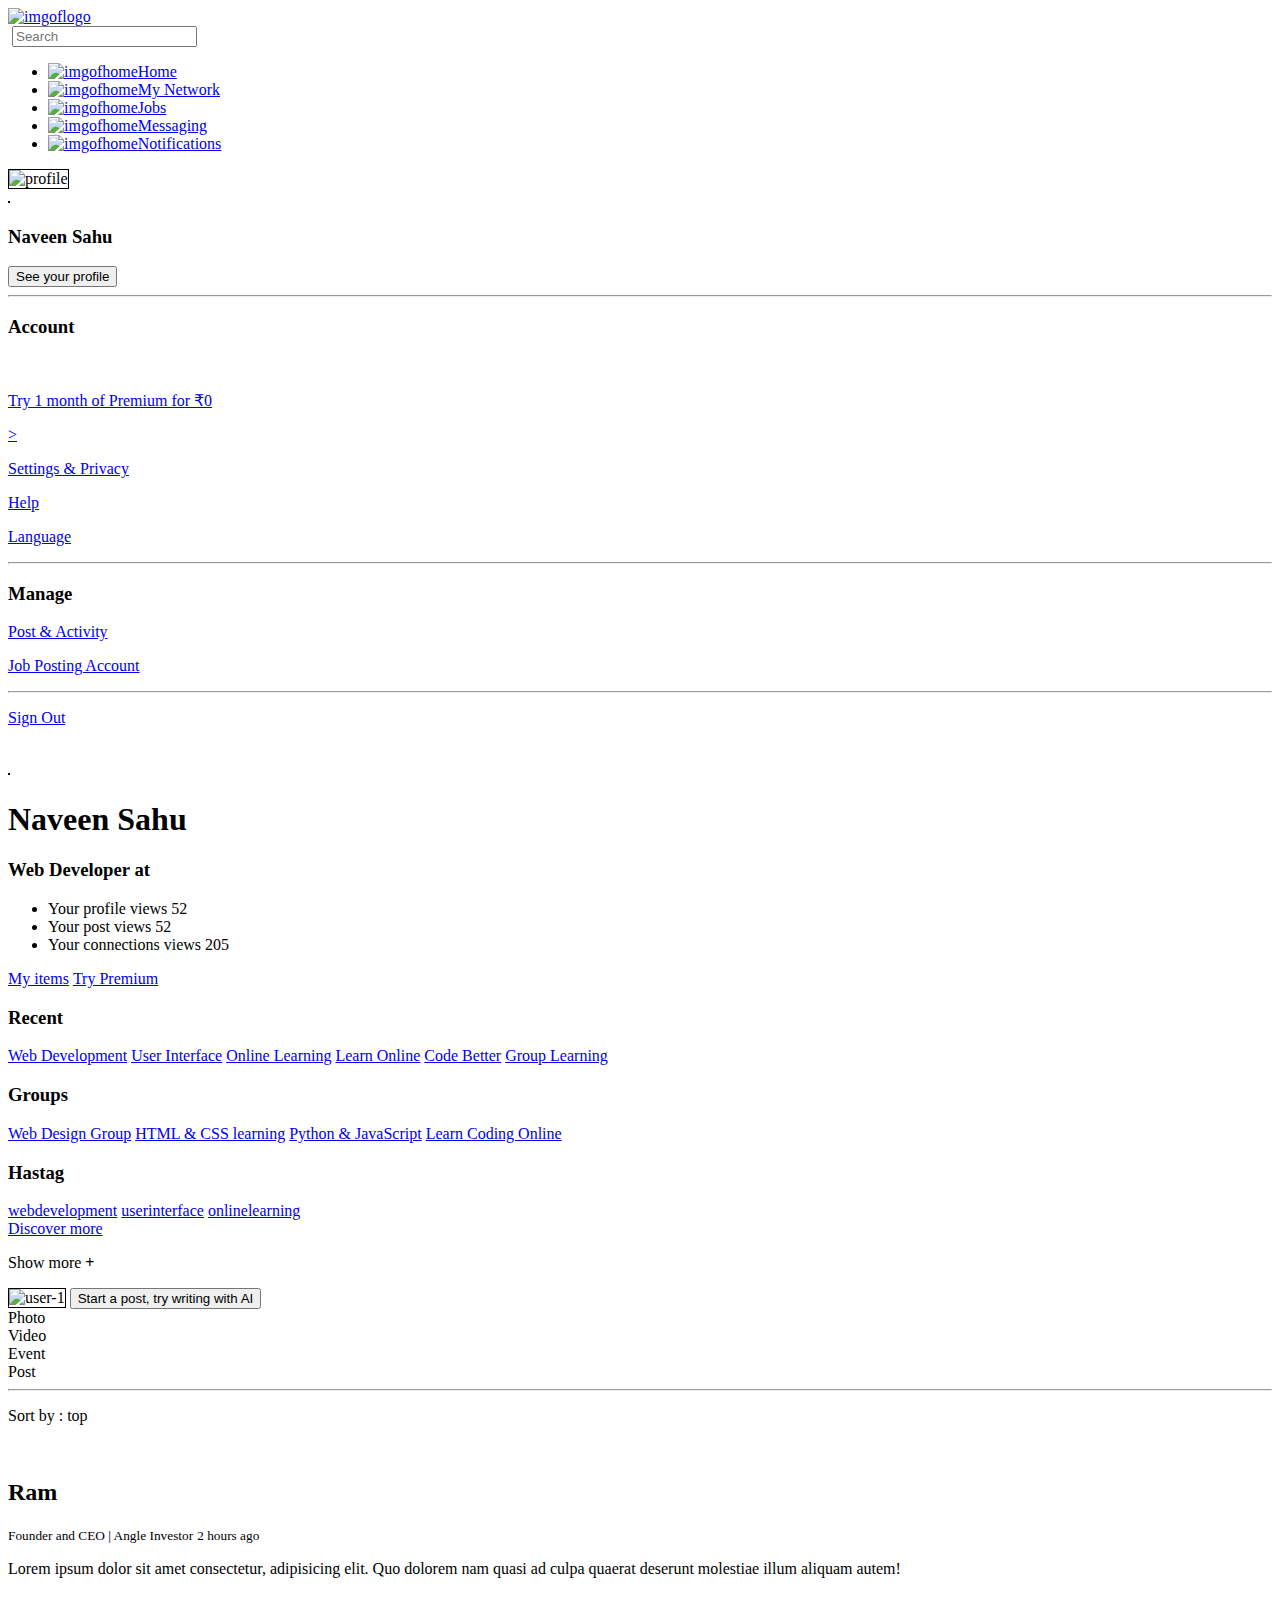
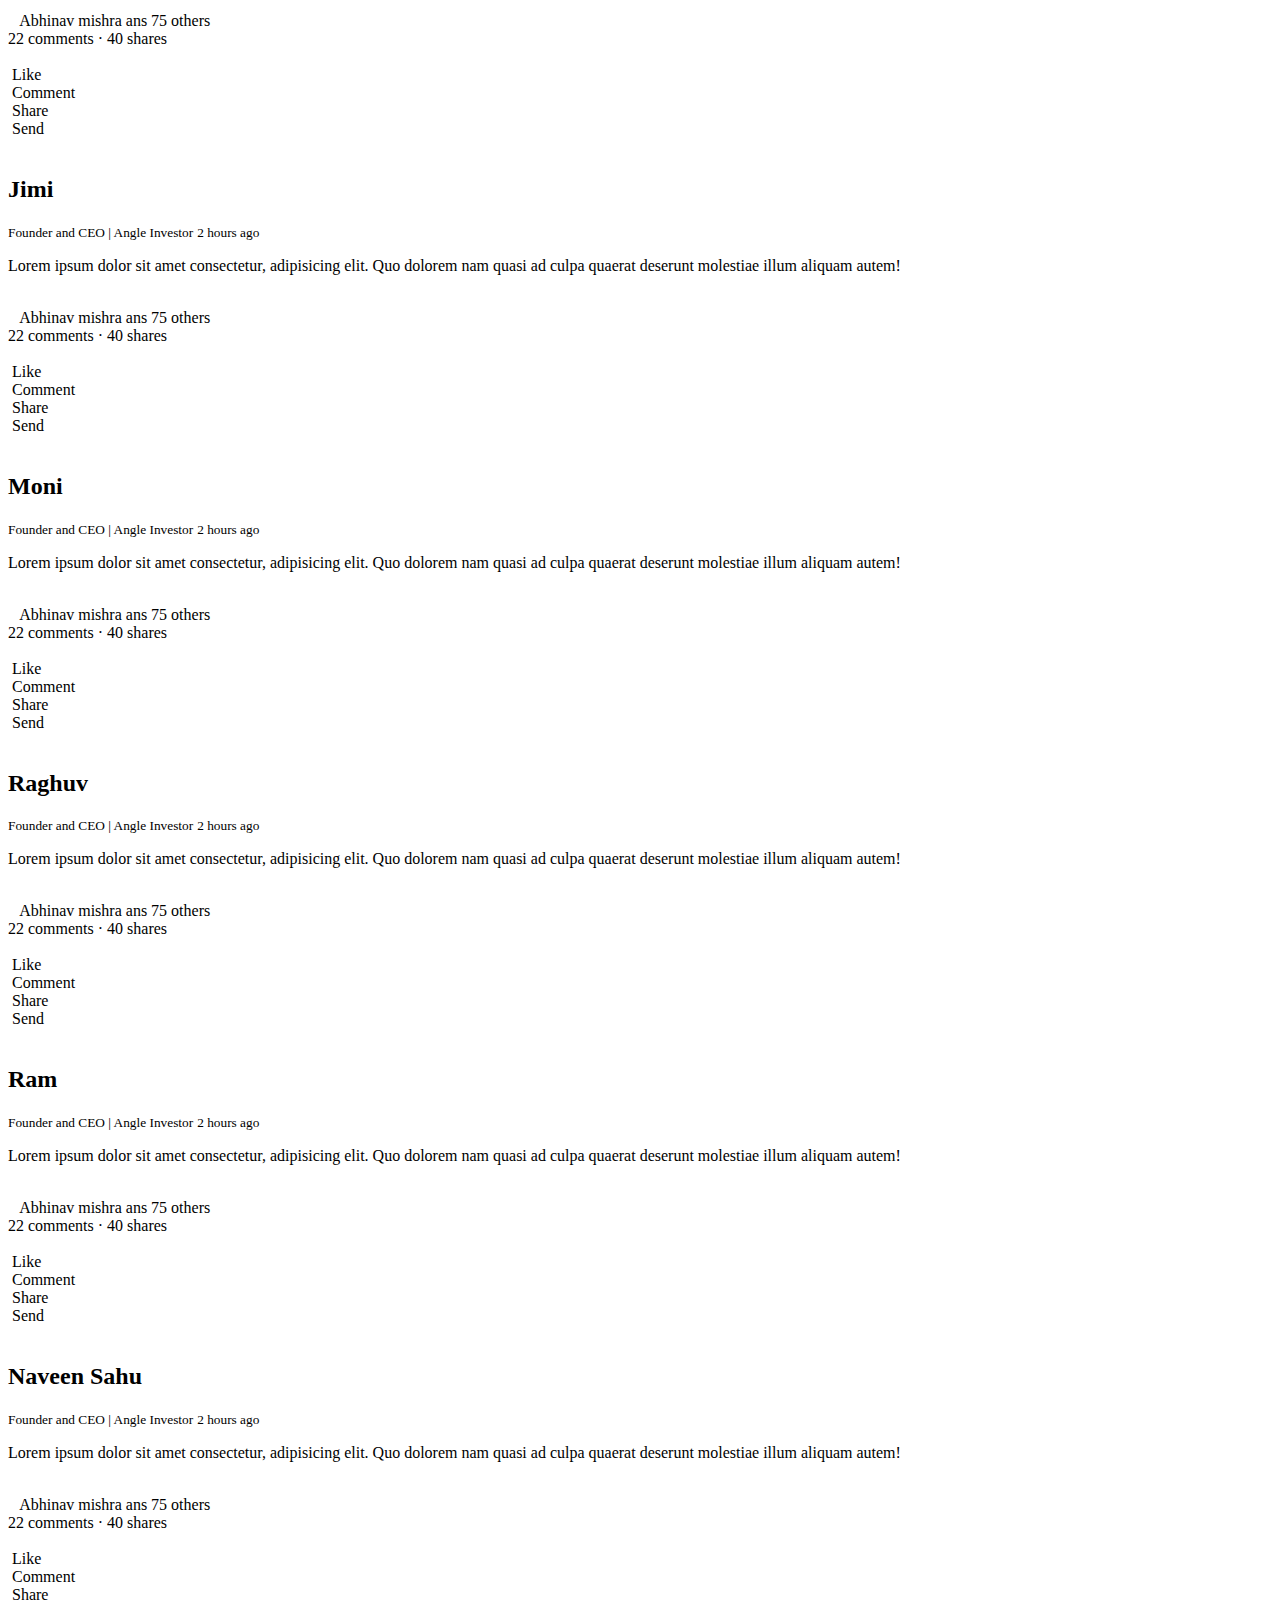
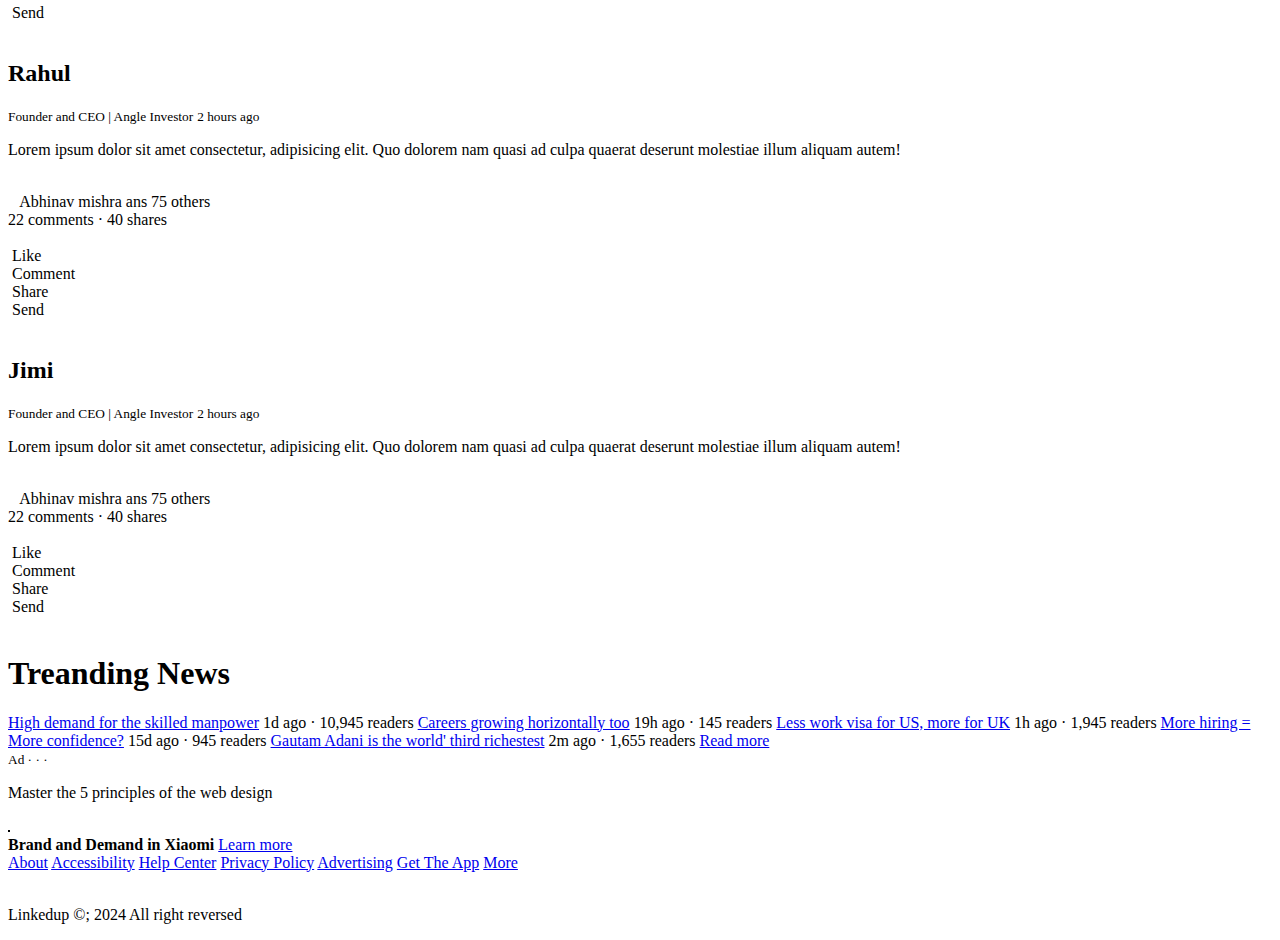
==== index.html @ 2e4d6c88 "Add files via upload" ====
<!DOCTYPE html>
<html lang="en">
  <head>
    <meta charset="UTF-8" />
    <meta name="viewport" content="width=device-width, initial-scale=1.0" />
    <title>Linkedin</title>
    <!-------- linking style-sheet-------------->
    <link rel="stylesheet" href="style.css" />
    <!-- linking fontAwsome for using the Icons -->
    <link
      rel="stylesheet"
      href="https://cdnjs.cloudflare.com/ajax/libs/font-awesome/6.6.0/css/all.min.css
    "
    />
  </head>
  <body>
    <!-------------------------------- Creating the Navigation Bar------------------------->

    <nav class="navbar">
      <div class="navbar_left">
        <a href="index.html" class="logo"
          ><img src="img/logo.png" alt="imgoflogo"
        /></a>

        <div class="search_box">
          <img src="img/search.png" alt="" />
          <input type="text " placeholder="Search" />
        </div>
      </div>
      <div class="navbar_center">
        <ul>
          <li>
            <a href="index.html" class="active_link"
              ><img src="img/home.png" alt="imgofhome" /><span>Home</span></a
            >
          </li>
          <li>
            <a href="network.html"
              ><img src="img/network.png" alt="imgofhome" /><span
                >My Network</span
              ></a
            >
          </li>
          <li>
            <a href="#"
              ><img src="img/jobs.png" alt="imgofhome" /><span>Jobs</span></a
            >
          </li>
          <li>
            <a href="#"
              ><img src="img/message.png" alt="imgofhome" /><span
                >Messaging</span
              ></a
            >
          </li>
          <li>
            <a href="#"
              ><img src="img/notification.png" alt="imgofhome" /><span
                >Notifications</span
              ></a
            >
          </li>
        </ul>
      </div>
      <div class="navbar_right">
        <div class="online">
          <img
            src="img/Naveen1.png"
            style="border: 1px solid black"
            class="nav_profile_img"
            alt="profile"
            onclick="toggleMenu()"
          />
        </div>
      </div>
      <!-----------------------------------Profile Dorpdown menu------------------------------->

      <div class="profile_menu_container" id="profileMenu">
        <div class="profile_menu">
          <div class="user_info">
            <img src="img/Naveen1.png" style="border: 1px solid black" alt="" />
            <div>
              <h3>Naveen Sahu</h3>
              <a href="profile.html"><button>See your profile</button></a>
            </div>
          </div>
          <hr />
          <h3>Account</h3>
          <a href="#" class="profile_menu_link">
            <img src="img/premium.png" alt="" />
            <p>Try 1 month of Premium for &#8377;0</p>
            <span>></span>
          </a>

          <a href="#" class="profile_menu_link">
            <p>Settings & Privacy</p>
          </a>

          <a href="#" class="profile_menu_link">
            <p>Help</p>
          </a>

          <a href="#" class="profile_menu_link">
            <p>Language</p>
          </a>

          <hr />
          <h3>Manage</h3>
          <a href="#" class="profile_menu_link">
            <p>Post & Activity</p>
          </a>
          <a href="#" class="profile_menu_link">
            <p>Job Posting Account</p>
          </a>

          <hr />
          <a href="#" class="profile_menu_link">
            <p>Sign Out</p>
          </a>
        </div>
      </div>
    </nav>
    <!-------------------------------------Navigation Bar Closed------------------------------>

    <div class="container">
      <!------------------------------Creating the left Side Bar------------------------------------->

      <div class="left_side_Bar">
        <div class="sidebar_profile_box">
          <img src="img/N.png" width="100%" alt="" />
          <div class="sidebar_profile_info">
            <img src="img/Naveen1.png" style="border: 1px solid black" alt="" />
            <h1>Naveen Sahu</h1>
            <h3>Web Developer at</h3>
            <ul>
              <li>Your profile views <span>52</span></li>
              <li>Your post views <span>52</span></li>
              <li>Your connections views <span>205</span></li>
            </ul>
          </div>
          <div class="sidebar_profile_link">
            <a href="#"><img src="img/items.png" alt="" />My items</a>
            <a href="#"><img src="img/premium.png" alt="" />Try Premium</a>
          </div>
        </div>

        <div class="sidebar_actively" id="sidebarActivity">
          <h3>Recent</h3>
          <a href="#"><img src="img/recent.png" alt="" />Web Development</a>
          <a href="#"><img src="img/recent.png" alt="" />User Interface</a>
          <a href="#"><img src="img/recent.png" alt="" />Online Learning</a>
          <a href="#"><img src="img/recent.png" alt="" />Learn Online</a>
          <a href="#"><img src="img/recent.png" alt="" />Code Better</a>
          <a href="#"><img src="img/recent.png" alt="" />Group Learning</a>

          <h3>Groups</h3>
          <a href="#"><img src="img/group.png" alt="" />Web Design Group</a>
          <a href="#"><img src="img/group.png" alt="" />HTML & CSS learning</a>
          <a href="#"><img src="img/group.png" alt="" />Python & JavaScript</a>
          <a href="#"><img src="img/group.png" alt="" />Learn Coding Online</a>

          <h3>Hastag</h3>

          <a href="#"><img src="img/hashtag.png" alt="" />webdevelopment</a>
          <a href="#"><img src="img/hashtag.png" alt="" />userinterface</a>
          <a href="#"><img src="img/hashtag.png" alt="" />onlinelearning</a>

          <div class="discover_more_link">
            <a href="#">Discover more</a>
          </div>
        </div>
        <p id="showmore_links" onclick="toggleActivity()">Show more <b>+</b></p>
      </div>
      <!------------------------------closing the left side bar--------------------------------->

      <!----------------------------Creating the Main Side Bar----------------------------------->

      <div class="main_Bar">
        <div class="create_post">
          <div class="create_post_input">
            <img
              src="img/Naveen1.png"
              style="border: 1px solid black"
              alt="user-1"
            />
            <button>Start a post, try writing with AI</button>
          </div>
          <div class="create_post_link">
            <li><img src="img/photo.png" alt="" />Photo</li>
            <li><img src="img/video.png" alt="" />Video</li>
            <li><img src="img/event.png" alt="" />Event</li>
            <li>Post</li>
          </div>
        </div>
        <div class="sort_by">
          <hr />
          <p>
            Sort by : <span>top <img src="img/down-arrow.png" alt="" /></span>
          </p>
        </div>

        <!-- --------------------------------Creating the post --------------------------------->
        <div class="post">
          <div class="post_author">
            <img src="img/user-1.png" alt="" />
            <div>
              <h2>Ram</h2>
              <small>Founder and CEO | Angle Investor</small>
              <small>2 hours ago</small>
            </div>
          </div>

          <p>
            Lorem ipsum dolor sit amet consectetur, adipisicing elit. Quo
            dolorem nam quasi ad culpa quaerat deserunt molestiae illum aliquam
            autem!
          </p>
          <img
            src="img/samsung-memory-3HE0jiH8NhU-unsplash.jpg"
            width="100%"
            alt=""
          />

          <div class="post_impression">
            <div>
              <img src="img/thumbsup.png" alt="" />
              <img src="img/love.png" alt="" />
              <img src="img/clap.png" alt="" />
              <span class="liked_user">Abhinav mishra ans 75 others</span>
            </div>
            <div>
              <span>22 comments &middot; 40 shares</span>
            </div>
          </div>
          <div class="post_avtivity">
            <div>
              <img
                src="img/Naveen1.png"
                class="post_avtivity_user_icons"
                alt=""
              />
              <img
                src="img/down-arrow.png"
                class="post_avtivity_arrow_icons"
                alt=""
              />
            </div>
            <div class="post_avtivity_link">
              <img src="img/like.png" alt="" />
              <span>Like</span>
            </div>
            <div class="post_avtivity_link">
              <img src="img/comment.png" alt="" />
              <span>Comment</span>
            </div>
            <div class="post_avtivity_link">
              <img src="img/share.png" alt="" />
              <span>Share</span>
            </div>
            <div class="post_avtivity_link">
              <img src="img/send.png" alt="" />
              <span>Send</span>
            </div>
          </div>
        </div>

        <div class="post">
          <div class="post_author">
            <img src="img/user-3.png" alt="" />
            <div>
              <h2>Jimi</h2>
              <small>Founder and CEO | Angle Investor</small>
              <small>2 hours ago</small>
            </div>
          </div>

          <p>
            Lorem ipsum dolor sit amet consectetur, adipisicing elit. Quo
            dolorem nam quasi ad culpa quaerat deserunt molestiae illum aliquam
            autem!
          </p>
          <img
            src="img/sam-mcghee-4siwRamtFAk-unsplash.jpg"
            width="100%"
            alt=""
          />

          <div class="post_impression">
            <div>
              <img src="img/thumbsup.png" alt="" />
              <img src="img/love.png" alt="" />
              <img src="img/clap.png" alt="" />
              <span class="liked_user">Abhinav mishra ans 75 others</span>
            </div>
            <div>
              <span>22 comments &middot; 40 shares</span>
            </div>
          </div>
          <div class="post_avtivity">
            <div>
              <img
                src="img/Naveen1.png"
                class="post_avtivity_user_icons"
                alt=""
              />
              <img
                src="img/down-arrow.png"
                class="post_avtivity_arrow_icons"
                alt=""
              />
            </div>
            <div class="post_avtivity_link">
              <img src="img/like.png" alt="" />
              <span>Like</span>
            </div>
            <div class="post_avtivity_link">
              <img src="img/comment.png" alt="" />
              <span>Comment</span>
            </div>
            <div class="post_avtivity_link">
              <img src="img/share.png" alt="" />
              <span>Share</span>
            </div>
            <div class="post_avtivity_link">
              <img src="img/send.png" alt="" />
              <span>Send</span>
            </div>
          </div>
        </div>

        <div class="post">
          <div class="post_author">
            <img src="img/user-4.png" alt="" />
            <div>
              <h2>Moni</h2>
              <small>Founder and CEO | Angle Investor</small>
              <small>2 hours ago</small>
            </div>
          </div>

          <p>
            Lorem ipsum dolor sit amet consectetur, adipisicing elit. Quo
            dolorem nam quasi ad culpa quaerat deserunt molestiae illum aliquam
            autem!
          </p>
          <img
            src="img/cash-macanaya-VIZ2R40SSfA-unsplash.jpg"
            width="100%"
            alt=""
          />

          <div class="post_impression">
            <div>
              <img src="img/thumbsup.png" alt="" />
              <img src="img/love.png" alt="" />
              <img src="img/clap.png" alt="" />
              <span class="liked_user">Abhinav mishra ans 75 others</span>
            </div>
            <div>
              <span>22 comments &middot; 40 shares</span>
            </div>
          </div>
          <div class="post_avtivity">
            <div>
              <img
                src="img/Naveen1.png"
                class="post_avtivity_user_icons"
                alt=""
              />
              <img
                src="img/down-arrow.png"
                class="post_avtivity_arrow_icons"
                alt=""
              />
            </div>
            <div class="post_avtivity_link">
              <img src="img/like.png" alt="" />
              <span>Like</span>
            </div>
            <div class="post_avtivity_link">
              <img src="img/comment.png" alt="" />
              <span>Comment</span>
            </div>
            <div class="post_avtivity_link">
              <img src="img/share.png" alt="" />
              <span>Share</span>
            </div>
            <div class="post_avtivity_link">
              <img src="img/send.png" alt="" />
              <span>Send</span>
            </div>
          </div>
        </div>

        <div class="post">
          <div class="post_author">
            <img src="img/user-5.png" alt="" />
            <div>
              <h2>Raghuv</h2>
              <small>Founder and CEO | Angle Investor</small>
              <small>2 hours ago</small>
            </div>
          </div>

          <p>
            Lorem ipsum dolor sit amet consectetur, adipisicing elit. Quo
            dolorem nam quasi ad culpa quaerat deserunt molestiae illum aliquam
            autem!
          </p>
          <img
            src="img/amr-taha-TkP5DP8L2Fw-unsplash.jpg"
            width="100%"
            alt=""
          />

          <div class="post_impression">
            <div>
              <img src="img/thumbsup.png" alt="" />
              <img src="img/love.png" alt="" />
              <img src="img/clap.png" alt="" />
              <span class="liked_user">Abhinav mishra ans 75 others</span>
            </div>
            <div>
              <span>22 comments &middot; 40 shares</span>
            </div>
          </div>
          <div class="post_avtivity">
            <div>
              <img
                src="img/Naveen1.png"
                class="post_avtivity_user_icons"
                alt=""
              />
              <img
                src="img/down-arrow.png"
                class="post_avtivity_arrow_icons"
                alt=""
              />
            </div>
            <div class="post_avtivity_link">
              <img src="img/like.png" alt="" />
              <span>Like</span>
            </div>
            <div class="post_avtivity_link">
              <img src="img/comment.png" alt="" />
              <span>Comment</span>
            </div>
            <div class="post_avtivity_link">
              <img src="img/share.png" alt="" />
              <span>Share</span>
            </div>
            <div class="post_avtivity_link">
              <img src="img/send.png" alt="" />
              <span>Send</span>
            </div>
          </div>
        </div>

        <div class="post">
          <div class="post_author">
            <img src="img/user-2.png" alt="" />
            <div>
              <h2>Ram</h2>
              <small>Founder and CEO | Angle Investor</small>
              <small>2 hours ago</small>
            </div>
          </div>

          <p>
            Lorem ipsum dolor sit amet consectetur, adipisicing elit. Quo
            dolorem nam quasi ad culpa quaerat deserunt molestiae illum aliquam
            autem!
          </p>
          <img
            src="img/vitaly-gariev-M2lMs1qK54g-unsplash.jpg"
            width="100%"
            alt=""
          />

          <div class="post_impression">
            <div>
              <img src="img/thumbsup.png" alt="" />
              <img src="img/love.png" alt="" />
              <img src="img/clap.png" alt="" />
              <span class="liked_user">Abhinav mishra ans 75 others</span>
            </div>
            <div>
              <span>22 comments &middot; 40 shares</span>
            </div>
          </div>
          <div class="post_avtivity">
            <div>
              <img
                src="img/Naveen1.png"
                class="post_avtivity_user_icons"
                alt=""
              />
              <img
                src="img/down-arrow.png"
                class="post_avtivity_arrow_icons"
                alt=""
              />
            </div>
            <div class="post_avtivity_link">
              <img src="img/like.png" alt="" />
              <span>Like</span>
            </div>
            <div class="post_avtivity_link">
              <img src="img/comment.png" alt="" />
              <span>Comment</span>
            </div>
            <div class="post_avtivity_link">
              <img src="img/share.png" alt="" />
              <span>Share</span>
            </div>
            <div class="post_avtivity_link">
              <img src="img/send.png" alt="" />
              <span>Send</span>
            </div>
          </div>
        </div>

        <div class="post">
          <div class="post_author">
            <img src="img/Naveen1.png" alt="" />
            <div>
              <h2>Naveen Sahu</h2>
              <small>Founder and CEO | Angle Investor</small>
              <small>2 hours ago</small>
            </div>
          </div>

          <p>
            Lorem ipsum dolor sit amet consectetur, adipisicing elit. Quo
            dolorem nam quasi ad culpa quaerat deserunt molestiae illum aliquam
            autem!
          </p>
          <img
            src="img/igor-shalyminov-lkqQHMNrOYQ-unsplash.jpg"
            width="100%"
            alt=""
          />

          <div class="post_impression">
            <div>
              <img src="img/thumbsup.png" alt="" />
              <img src="img/love.png" alt="" />
              <img src="img/clap.png" alt="" />
              <span class="liked_user">Abhinav mishra ans 75 others</span>
            </div>
            <div>
              <span>22 comments &middot; 40 shares</span>
            </div>
          </div>
          <div class="post_avtivity">
            <div>
              <img
                src="img/Naveen1.png"
                class="post_avtivity_user_icons"
                alt=""
              />
              <img
                src="img/down-arrow.png"
                class="post_avtivity_arrow_icons"
                alt=""
              />
            </div>
            <div class="post_avtivity_link">
              <img src="img/like.png" alt="" />
              <span>Like</span>
            </div>
            <div class="post_avtivity_link">
              <img src="img/comment.png" alt="" />
              <span>Comment</span>
            </div>
            <div class="post_avtivity_link">
              <img src="img/share.png" alt="" />
              <span>Share</span>
            </div>
            <div class="post_avtivity_link">
              <img src="img/send.png" alt="" />
              <span>Send</span>
            </div>
          </div>
        </div>

        <div class="post">
          <div class="post_author">
            <img src="img/user-1.png" alt="" />
            <div>
              <h2>Rahul</h2>
              <small>Founder and CEO | Angle Investor</small>
              <small>2 hours ago</small>
            </div>
          </div>

          <p>
            Lorem ipsum dolor sit amet consectetur, adipisicing elit. Quo
            dolorem nam quasi ad culpa quaerat deserunt molestiae illum aliquam
            autem!
          </p>
          <img
            src="img/buddy-photo-Yu81r9KayiE-unsplash.jpg"
            width="100%"
            alt=""
          />

          <div class="post_impression">
            <div>
              <img src="img/thumbsup.png" alt="" />
              <img src="img/love.png" alt="" />
              <img src="img/clap.png" alt="" />
              <span class="liked_user">Abhinav mishra ans 75 others</span>
            </div>
            <div>
              <span>22 comments &middot; 40 shares</span>
            </div>
          </div>
          <div class="post_avtivity">
            <div>
              <img
                src="img/Naveen1.png"
                class="post_avtivity_user_icons"
                alt=""
              />
              <img
                src="img/down-arrow.png"
                class="post_avtivity_arrow_icons"
                alt=""
              />
            </div>
            <div class="post_avtivity_link">
              <img src="img/like.png" alt="" />
              <span>Like</span>
            </div>
            <div class="post_avtivity_link">
              <img src="img/comment.png" alt="" />
              <span>Comment</span>
            </div>
            <div class="post_avtivity_link">
              <img src="img/share.png" alt="" />
              <span>Share</span>
            </div>
            <div class="post_avtivity_link">
              <img src="img/send.png" alt="" />
              <span>Send</span>
            </div>
          </div>
        </div>

        <div class="post">
          <div class="post_author">
            <img src="img/user-3.png" alt="" />
            <div>
              <h2>Jimi</h2>
              <small>Founder and CEO | Angle Investor</small>
              <small>2 hours ago</small>
            </div>
          </div>

          <p>
            Lorem ipsum dolor sit amet consectetur, adipisicing elit. Quo
            dolorem nam quasi ad culpa quaerat deserunt molestiae illum aliquam
            autem!
          </p>
          <img
            src="img/glen-carrie-mQ8GR35n8QQ-unsplash.jpg"
            width="100%"
            alt=""
          />

          <div class="post_impression">
            <div>
              <img src="img/thumbsup.png" alt="" />
              <img src="img/love.png" alt="" />
              <img src="img/clap.png" alt="" />
              <span class="liked_user">Abhinav mishra ans 75 others</span>
            </div>
            <div>
              <span>22 comments &middot; 40 shares</span>
            </div>
          </div>
          <div class="post_avtivity">
            <div>
              <img
                src="img/Naveen1.png"
                class="post_avtivity_user_icons"
                alt=""
              />
              <img
                src="img/down-arrow.png"
                class="post_avtivity_arrow_icons"
                alt=""
              />
            </div>
            <div class="post_avtivity_link">
              <img src="img/like.png" alt="" />
              <span>Like</span>
            </div>
            <div class="post_avtivity_link">
              <img src="img/comment.png" alt="" />
              <span>Comment</span>
            </div>
            <div class="post_avtivity_link">
              <img src="img/share.png" alt="" />
              <span>Share</span>
            </div>
            <div class="post_avtivity_link">
              <img src="img/send.png" alt="" />
              <span>Send</span>
            </div>
          </div>
        </div>
      </div>
      <!---------------------------------------closing the Main Side Bar----------------------------------->

      <!---------------------------------------Creating the Right Side Bar------------------------------------->

      <div class="right_side_Bar">
        <div class="sidebar_news">
          <img src="img/more.png" class="info_icon" alt="" />
          <h1>Treanding News</h1>
          <a href="#">High demand for the skilled manpower</a>
          <span>1d ago &middot; 10,945 readers</span>

          <a href="#">Careers growing horizontally too</a>
          <span>19h ago &middot; 145 readers</span>

          <a href="#">Less work visa for US, more for UK</a>
          <span>1h ago &middot; 1,945 readers</span>

          <a href="#">More hiring = More confidence?</a>
          <span>15d ago &middot; 945 readers</span>

          <a href="#">Gautam Adani is the world' third richestest</a>
          <span>2m ago &middot; 1,655 readers</span>

          <a href="#" class="read_more_link">Read more</a>
        </div>

        <div class="sidebar_ad">
          <small>Ad &middot; &middot; &middot; </small>
          <p>Master the 5 principles of the web design</p>
          <div>
            <img src="img/Naveen1.png" style="border: 1px solid black" alt="" />
            <img src="img/mi-logo.png" alt="" />
          </div>
          <b>Brand and Demand in Xiaomi</b>
          <a href="#" class="ad_link">Learn more</a>
        </div>

        <div class="sidebar_useful_links">
          <a href="#">About</a>
          <a href="#">Accessibility</a>
          <a href="#">Help Center</a>
          <a href="#">Privacy Policy</a>
          <a href="#">Advertising</a>
          <a href="#">Get The App</a>
          <a href="#">More</a>
          <div class="copyright_msg">
            <img src="img/logo.png" alt="" />
            <p>Linkedup &copy;; 2024 All right reversed</p>
          </div>
        </div>
      </div>

      <!---------------------------------------closing the Right Side Bar------------------------------------->
    </div>

    <!-- -----------------------Adding the JavaScript-------------------------------------------->
    <script>
      let profileMenu = document.querySelector("#profileMenu");

      function toggleMenu() {
        profileMenu.classList.toggle("open_menu");
      }

      let sidebarActivity = document.getElementById("sidebarActivity");
      let moreLinks = document.getElementById("showmore_links");

      function toggleActivity() {
        sidebarActivity.classList.toggle("open_activity");
        if (sidebarActivity.classList.contains("open_activity")) {
          moreLinks.innerHTML = "show less <b> - </b>";
        } else {
          moreLinks.innerHTML = "show more <b> + </b>";
        }
      }
    </script>
  </body>
</html>
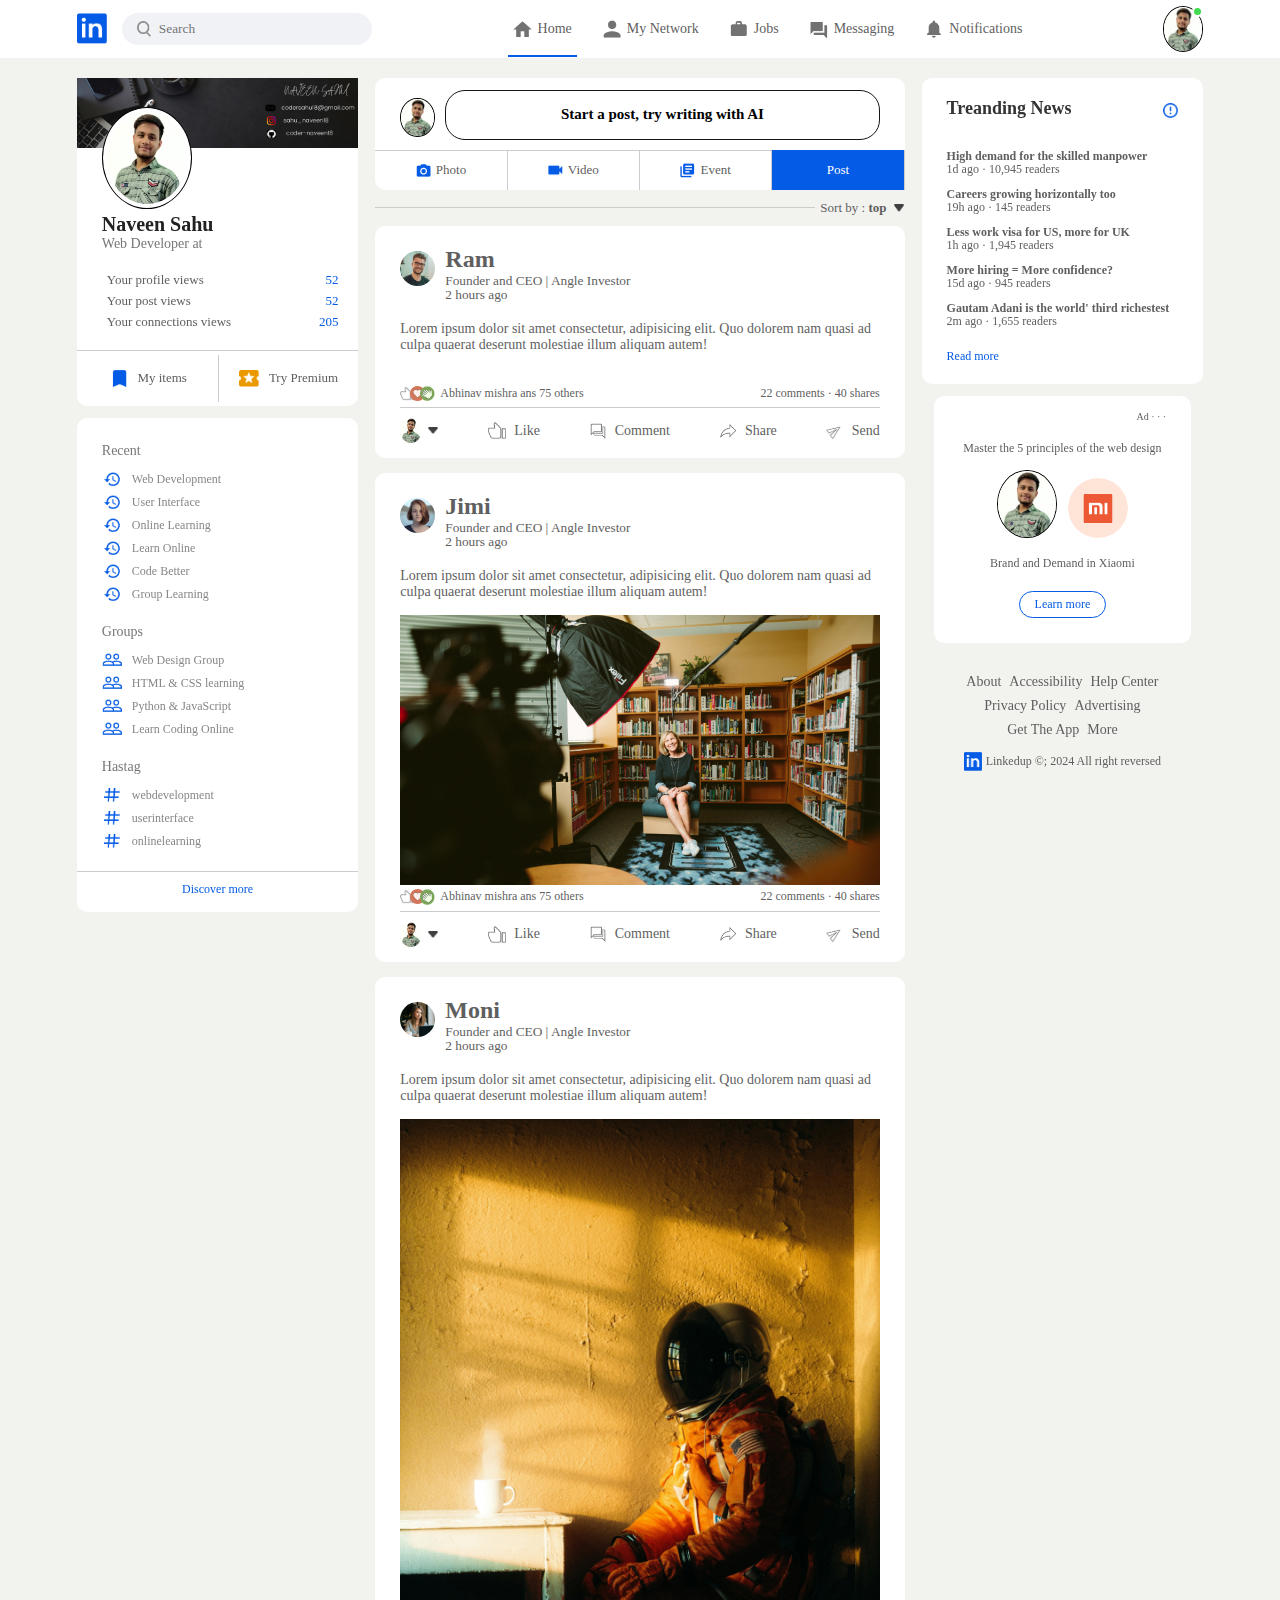
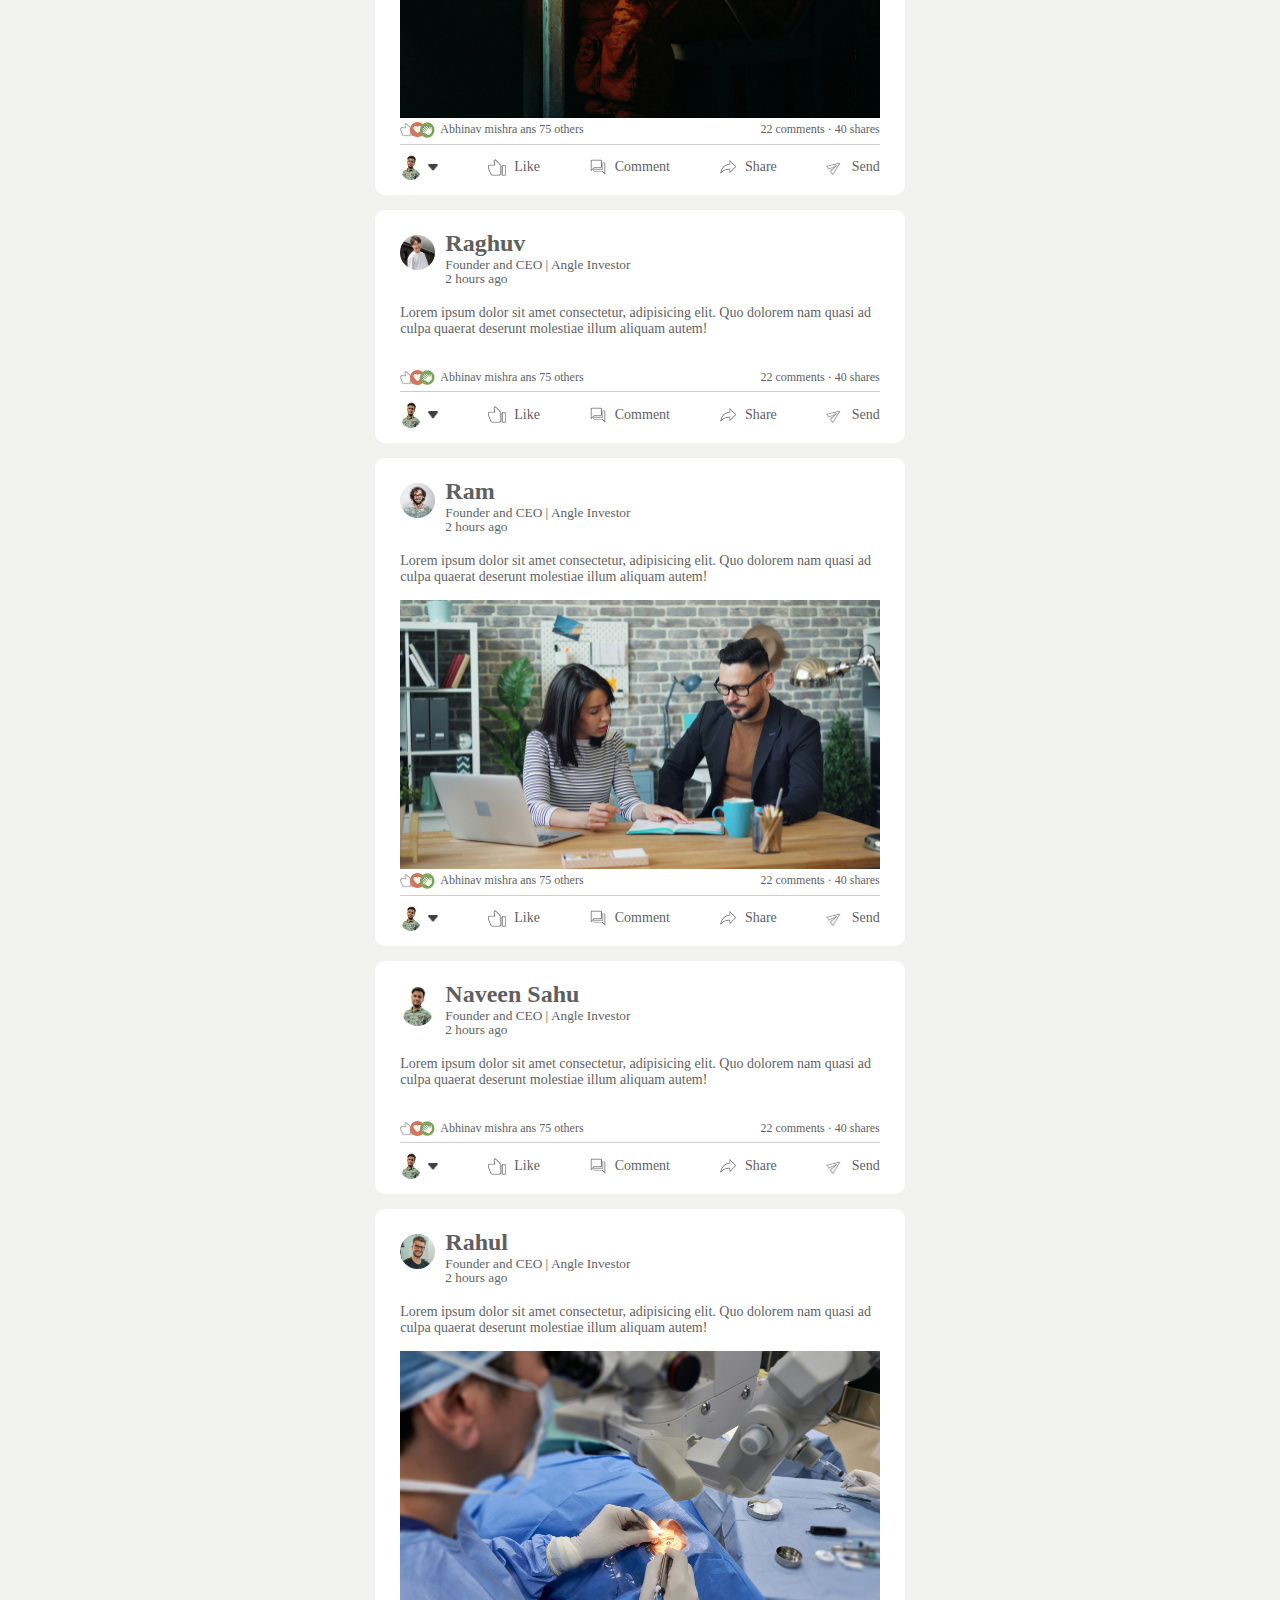
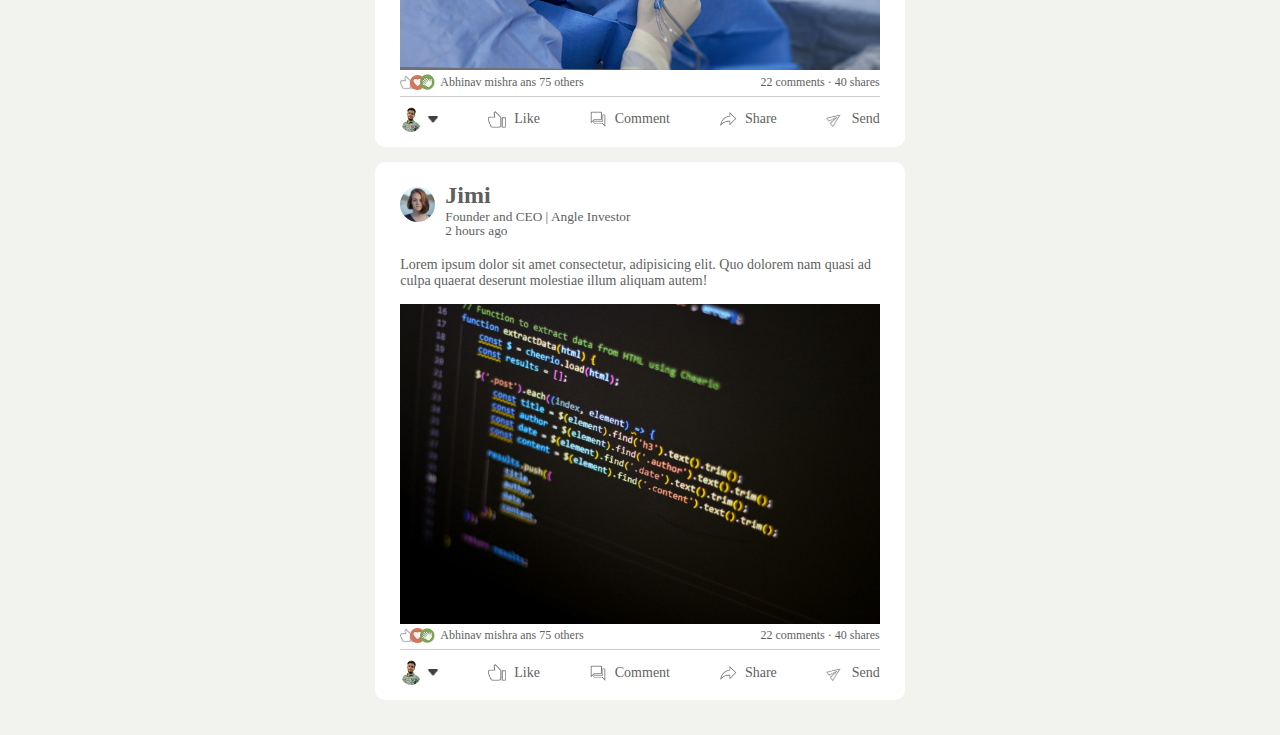
==== commit 9cd566b1: "some new updates" ====
--- a/index.html
+++ b/index.html
@@ -12,6 +12,7 @@
       href="https://cdnjs.cloudflare.com/ajax/libs/font-awesome/6.6.0/css/all.min.css
     "
     />
+    <link rel="shortcut icon" href="img/logo.png" type="image/x-icon">
   </head>
   <body>
     <!-------------------------------- Creating the Navigation Bar------------------------->
@@ -768,24 +769,6 @@
     </div>
 
     <!-- -----------------------Adding the JavaScript-------------------------------------------->
-    <script>
-      let profileMenu = document.querySelector("#profileMenu");
-
-      function toggleMenu() {
-        profileMenu.classList.toggle("open_menu");
-      }
-
-      let sidebarActivity = document.getElementById("sidebarActivity");
-      let moreLinks = document.getElementById("showmore_links");
-
-      function toggleActivity() {
-        sidebarActivity.classList.toggle("open_activity");
-        if (sidebarActivity.classList.contains("open_activity")) {
-          moreLinks.innerHTML = "show less <b> - </b>";
-        } else {
-          moreLinks.innerHTML = "show more <b> + </b>";
-        }
-      }
-    </script>
+    <script src="index.js"></script>
   </body>
 </html>
--- a/style.css
+++ b/style.css
@@ -0,0 +1,1459 @@
+*{
+    padding: 0;
+    margin: 0;
+    font-family: "Poppins , sans-self";
+    box-sizing: border-box;
+}
+
+body{
+    background-color: #e9e9e393;
+    color: #5f5f5f;
+}
+
+a{
+    text-decoration: none;
+    color: #5f5f5f;
+}
+
+
+/* ---------Styling The Navigation Bar------------- */
+
+.navbar{
+    display: flex;
+    align-items: center;
+    justify-content: space-between;
+    background: #fff;
+    padding: 6px 6% ;
+    position: sticky;
+    top: 0;
+    z-index: 100;
+    /* box-shadow: 0 5px 20px rgba(0, 0, 0, 0.667); */
+}
+
+.logo img{
+    width: 30px;
+    margin-right: 15px;
+    display: block;
+}
+
+.navbar_center ul li{
+    display: inline-block;
+    list-style: none;
+}
+
+.navbar_center ul li a{
+    display: flex;
+    align-items: center;
+    font-size: 14px;
+    margin: 5px 8px;
+    padding-right:  5px;
+    position: relative;
+}
+
+.navbar_center ul li a img{
+    width: 30px;
+}
+
+.navbar_center ul li a::after{
+    content: "";
+    width: 0;
+    height: 2px;
+    background: #045be6;
+    position: absolute;
+    bottom: -13px;
+    transition: width 0.3s ;
+}
+.navbar_center ul li a:hover::after ,
+.navbar_center ul li a.active_link::after{
+    width: 100%;
+}
+
+.nav_profile_img{
+    width: 40px;
+    border-radius:  50%;
+    display: block;
+    cursor: pointer;
+    position: relative;
+}
+
+.online{
+    position: relative;
+}
+.online::after{
+    content: "";
+    width: 7px;
+    height: 7px;
+    border: 2px solid #fff;
+    border-radius: 50%;
+    right: 0px;
+    top: 0px;
+    background: #41db51;
+    position: absolute;
+}
+
+.search_box{
+    background: #f0f2f5;
+    width: 250px;
+    border-radius: 20px;
+    display: flex;
+    align-items: center;
+    padding: 0 15px;
+}
+.navbar_left{
+    display: flex;
+    align-items: center;
+}
+
+.search_box img{
+    width: 14px;
+}
+.search_box:hover{
+background: #8ba9da7a;
+}
+.search_box input{
+    width: 100%;
+    background: transparent;
+    padding: 8px;
+    outline: none;
+    border: 0;
+}
+
+
+/* ----------- Navigation Bar syling Ending */
+
+/* ------------styleing the user profile drop down menu -------*/
+
+.profile_menu_container{
+    position: absolute;
+    top: 100%;
+    right: 5%;
+    width: 320px;
+    max-height: 0;
+    overflow: hidden;
+    transition: max-height 0.5s;
+    
+
+}
+.profile_menu_container.open_menu{
+    max-height: 400px;
+}
+
+.profile_menu{
+    background: white;
+    color: #333;
+    counter-reset: #fff;
+    padding: 20px;
+    margin: 10px;
+    box-shadow: inset 0 -3rem 3rem rgba(199, 212, 199, 0.3),
+    0 0 0 2px white;
+    
+}
+.user_info{
+    display: flex;
+    align-items: center;
+
+}
+.user_info img{
+    width: 50px;
+    border-radius: 50%;
+    margin-right: 15px;
+}
+.user_info h3{
+
+    font-weight:500;
+    margin-bottom: -7px;
+
+}
+.user_info a{
+    color: #c9c9c9;
+    font-size: 13px;
+}
+.user_info a button{
+    background: #fff;
+    border: 2px solid #045be6;
+    border-radius: 15px;
+    margin-top: 15px;
+    width: 10rem;
+    margin-bottom: 15px;
+    outline: none;
+}
+
+.profile_menu_link hr{
+    border: 0;
+    height: 1px;
+    width: 100%;
+    background: #fff;
+    margin: 15px 0 10px;
+}
+
+
+.profile_menu_link{
+    display: flex;
+    align-items: center;
+    color: #151515;
+    margin: 12px 0;
+    font-size: 14px;
+
+}
+.profile_menu_link p{
+    width: 100%;
+}
+
+.profile_menu_link img{
+    width: 35px;
+    border-radius: 50%;
+    margin-right: 15px;
+}
+
+
+/* Styling the middle part of the website */
+
+.container{
+    padding: 20px 6%;
+    display: flex;
+    flex-wrap: wrap;
+    justify-content: space-between;
+}
+/* ---------------left side bar ------------------*/
+.left_side_Bar{
+    flex-basis: 25%;
+    align-self: flex-start;
+    position: sticky;
+    top: 73px;
+}
+
+.sidebar_profile_box{
+    background: #fff;
+    border-radius: 10px;
+
+}
+.sidebar_profile_info{
+    padding: 0 25px;
+
+}
+.sidebar_profile_info img{
+    width: 90px;
+    border-radius: 50%;
+    background: #fff;
+    padding: 4px;
+    margin-top: -45px;
+
+}
+
+.sidebar_profile_info h1{
+    font-size: 20px;
+    font-weight: 600;
+    color: #222;
+}
+
+.sidebar_profile_info h3{
+    font-size: 14px;
+    font-weight: 500;
+    color: #777;
+
+}
+.sidebar_profile_info ul{
+    list-style: none;
+    margin: 20px 0;
+
+}
+.sidebar_profile_info ul li{
+    width: 100%;
+    margin: 5px;
+    font-size: 13px;
+
+}
+.sidebar_profile_info ul li span{
+    float: right;
+    color: #045be6;
+}
+
+.sidebar_profile_link{
+    display: flex;
+    align-items: center;
+    border-top: 1px solid #ccc;
+}
+
+.sidebar_profile_link a{
+    flex-basis: 50%;
+    display: flex;
+    align-items: center;
+    justify-content: center;
+    padding: 15px 0;
+    font-size: 13px;
+    border-left: 1px solid#ccc;
+}
+.sidebar_profile_link a:first-child{
+    border-left: 0;
+}
+.sidebar_profile_link a img{
+    width: 20px;
+    margin-right: 10px;
+}
+.sidebar_actively{
+    background: #fff;
+    padding: 5px 25px;
+    margin: 12px 0;
+    border-radius: 10px;
+}
+.sidebar_actively h3{
+    color: #777;
+    font-size: 14px;
+    font-weight: 500;
+    margin: 20px 0 10px;
+
+}
+
+.sidebar_actively a{
+    display: flex;
+    align-items: center;
+    font-size: 12px;
+    font-weight: 500;
+    color: #888;
+    margin: 3px 0;
+}
+
+.sidebar_actively a img{
+    width: 20px;
+    margin-right: 10px;
+}
+
+
+.discover_more_link{
+    border-top: 1px solid#ccc;
+    text-align: center;
+    margin-top: 20px;
+    margin-left: -25px;
+    margin-right: -25px;
+}
+
+.discover_more_link a{
+    color: #045be6;
+    display: inline-block;
+    margin: 10px 0;
+}
+
+
+/*------------------------ right side bar----------------- */
+.right_side_Bar{
+    flex-basis: 25%;
+    align-self: flex-start;
+    position: sticky;
+    top: 73px;
+   
+}
+.sidebar_news{
+    background: #fff;
+    padding: 10px 25px ;
+    border-radius: 10px;
+}
+.info_icon{
+    width: 15px;
+    float: right;
+    margin-top: 15px;
+}
+
+
+.sidebar_news h1{
+    font-size: 18px;
+    font-weight: 600;
+    color: #333;
+    margin: 10px 0 30px;
+}
+.sidebar_news a{
+    display: block;
+    font-size: 12px;
+    font-weight: 600;
+    margin-top: 10px;
+    margin-bottom: -5px;
+}
+.sidebar_news span{
+    font-size: 12px;
+}
+
+.sidebar_news .read_more_link{
+    color: #045be6;
+    font-weight: 500;
+    margin: 20px 0 10px;
+}
+
+.sidebar_ad{
+    background: #fff;
+    padding: 15px 25px;
+    text-align: center;
+    margin: 12px 12px;
+    font-size: 12px;
+    border-radius: 10px;
+}
+.sidebar_ad img{
+    width: 60px;
+    border-radius: 50%;
+    margin: 4px;
+}
+
+.sidebar_ad small{
+    float: right;
+    font-weight: 500;
+
+}
+.sidebar_ad p{
+    margin-top: 30px;
+    margin-bottom: 10px;
+}
+.sidebar_ad b{
+    display: block;
+    font-weight: 500;
+    margin-top: 10px;
+}
+.ad_link{
+    display: inline-block;
+    border: 1px solid #045be6;
+    border-radius: 30px;
+    padding: 5px 15px;
+    font-weight: 500;
+    color: #045be6;
+    margin: 20px auto 10px;
+}
+
+.sidebar_useful_links{
+    padding: 15px 25px;
+    text-align: center;
+
+}
+.sidebar_useful_links a{
+    display: inline-block;
+    font-size: 14px;
+    margin: 4px 2px;
+
+}
+.copyright_msg{
+    display: flex;
+    align-items: center;
+    justify-content: center;
+    font-size: 12px;
+    margin-top: 10px;
+    font-weight: 500;
+}
+.copyright_msg img{
+    width: 18px;
+    margin-right: 4px;
+}
+
+/* ------------------main content ------------------*/
+.main_Bar{
+    flex-basis: 47%;
+}
+.create_post{
+    background: #fff;
+    border-radius: 10px;
+
+}
+.create_post_input{
+    padding: 20px 25px 10px;
+    display: flex;
+    align-items: flex-start;
+}
+.create_post_input img{
+    width: 35px;
+    border-radius: 50% ;
+    margin-right: 10px;
+}
+.create_post_input button{
+    width: 100%;
+    height: 50px;
+    
+    outline: 0;
+    resize: none;
+    background: transparent;
+    margin-top: -8px;
+    border: 1px solid #151515;
+    border-radius: 20px;
+    font-size: 15px;
+    font-weight: 600;
+}
+.create_post_input button:hover{
+    background: #dfdddd57;
+}
+
+
+
+.create_post_link{
+    display: flex;
+    align-items: flex-start;
+
+}
+
+.create_post_link li{
+    list-style: none;
+    border-top: 1px solid #ccc;
+    border-right: 1px solid #ccc;
+    flex-basis: 25%;
+    height: 40px;
+    font-size: 13px;
+    display: flex;
+    align-items: center;
+    justify-content: center;
+    cursor: pointer;
+}
+
+.create_post_link li img{
+    width: 15px;
+    margin-right: 5px;
+}
+.create_post_link li:last-child{
+    background: #045be6;
+    color: #fff;
+    border-top: 0;
+    border-radius: 0;
+}
+
+.sort_by{
+    display: flex;
+    align-items: center;
+    margin: 10px 0;
+}
+.sort_by hr{
+    flex: 1;
+    border: 0;
+    height: 1px;
+    background: #ccc;
+
+}
+.sort_by p{
+    font-size: 13px;
+    padding-left: 5px;
+}
+.sort_by p span{
+    font-weight: 600;
+    cursor: pointer;
+}
+.sort_by p span img{
+    width: 12px;
+    margin-left: 3px; 
+}
+
+
+.post{
+    background: #fff;
+    padding: 20px 25px 5px;
+    margin: 5px 0 15px;
+    border-radius: 10px;
+}
+
+.post_author{
+    display: flex;
+    align-items: flex-start;
+    margin-bottom: 20px;
+}
+.post_author img{
+    width: 35px;
+    border-radius: 50%;
+    margin-right: 10px;
+    margin-top: 5px;
+}
+.post_author h1{
+    font-size: 18px;
+    font-weight: 600;
+    counter-reset: #333;
+
+}
+.post_author small{
+    display: block;
+    margin-bottom: -2px;
+
+}
+
+.post p{
+    font-size: 14px;
+    margin-bottom: 15px;
+}
+
+.post_impression{
+    display: flex;
+    flex-wrap: wrap;
+    align-items: center;
+    justify-content: space-between;
+    font-size: 12px;
+    border-bottom: 1px solid #ccc;
+    padding-bottom: 6px;
+}
+
+.post_impression div{
+    display: flex;
+    align-items: center;
+
+}
+.post_impression img{
+    width: 15px;
+    margin-right: -5px;
+}
+.liked_user{
+    margin-left: 10px;
+}
+
+.post_avtivity{
+    display: flex;
+    align-items: center;
+    justify-content: space-between;
+    padding: 10px 0;
+    font-size: 14px;
+    font-weight: 500;
+}
+
+.post_avtivity div{
+    display: flex;
+    align-items: center;
+
+}
+.post_avtivity_user_icons{
+    width: 22px;
+    border-radius: 50%;
+}
+
+.post_avtivity_arrow_icons{
+    width: 12px;
+    margin-left: 5px;
+}
+.post_avtivity_link img{
+    width: 18px;
+    margin-right: 8px;
+
+}
+
+
+/* --------------------Profile page------------------ */
+
+
+.profile_main{
+    flex-basis: 73%;
+
+}
+.profile_sidebar{
+    flex-basis: 25%;
+    align-self: flex-start;
+    position: sticky;
+    top: 73px;
+}
+
+.profile_conatiner{
+    background: #fff;
+    border-radius: 10px;
+
+}
+.profile_container_inner{
+    padding: 0 4% 10px;
+
+}
+.profile_pic{
+    width: 150px;
+    border-radius: 50%;
+    margin-top: -75px;
+    padding: 5px;
+    background: #fff;
+}
+
+.profile_conatiner h1{
+    font-size: 28px;
+    font-weight: 600;
+    color: #222;
+}
+.profile_conatiner b{
+    font-weight: 500;
+
+}
+.profile_conatiner p{
+    margin-top: 5px;
+
+}
+.profile_conatiner p a{
+    color: #045be6;
+    font-weight: 500;
+
+}
+
+.mutual_connection{
+    display: flex;
+    align-items: center;
+    margin: 20px 0;
+
+}
+.mutual_connection img{
+    width: 30px;
+    border-radius: 50%;
+    margin-right: 5px;
+}
+
+.profile_btn{
+    margin: 20px 0;
+
+}
+.profile_btn a{
+    display: inline-flex;
+    align-items: center;
+    background: #e4e6eb;
+    padding: 6px 15px;
+    border-radius: 4px;
+    margin-right: 10px;
+}
+
+.profile_btn a img{
+    width: 18px;
+    margin-right: 5px;
+
+}
+.profile_btn .primary_btn{
+background: #045be6;
+color: #fff;
+}
+.profile_discription{
+    background: #fff;
+    padding: 20px 4% 30px;
+    margin: 12px 0;
+    border-radius: 10px;
+}
+.profile_discription h2{
+    color: #333;
+    margin: 10px 0 20px;
+    font-weight: 600;
+}
+.see_more_link{
+    display: block;
+    text-align: right;
+    font-size: 15px;
+}
+.profile_des_row{
+    display: flex;
+    align-items: flex-start;
+    margin: 20px 0 ;
+
+}
+.profile_des_row img{
+    width: 50px;
+    margin-right: 25px;
+    margin-top: 5px;
+}
+.profile_des_row div{
+    width: 100%;
+}
+.profile_des_row h3{
+    font-size: 18px;
+    font-weight: 600;
+    color: #333;
+}
+.profile_des_row b{
+    display: block;
+    font-weight: 500;
+    font-size: 15px;
+}
+.profile_des_row p {
+    margin-top: 15px;
+
+}
+.profile_des_row hr{
+    border: 0;
+    border-bottom: 1px solid #999;
+    margin-top: 10px;
+}
+
+.experience_link{
+    display: flex;
+    align-items: center;
+    justify-content: center;
+    padding-top: 20px;
+    font-weight: 500;
+
+}
+.experience_link img{
+    width: 20px;
+    margin-left: 8px ;
+}
+
+.skills_btn{
+    display: inline-block;
+    margin: 10px 5px;
+    padding: 6px 18px;
+    border: 1px solid #777;
+    border-radius: 30px;
+    font-size: 12px;
+    font-weight: 500;
+}
+
+.language_btn{
+    display: inline-block;
+    margin: 10px 5px;
+    padding: 6px 18px;
+    background: #e4e6eb;
+    font-size: 12px;
+    font-weight: 500;
+    border-radius: 10px;
+}
+
+/* ---------- profile right sidebar ---------*/
+.profile_sidebar.sidebar_ad{
+    margin: 0;
+}
+
+.sidebar_people{
+    background: #fff;
+    padding: 15px 25px;
+    margin: 12px 0;
+    font-size: 12px;
+    border-radius: 10px;
+    
+}
+.sidebar_people h3{
+    font-size: 16px;
+    font-weight: 600;
+    margin: 10px 0 20px;
+}
+
+.sidebar_people_row{
+    display: flex;
+    align-items: flex-start;
+    margin: 6px 0;
+}
+.sidebar_people_row img{
+    width: 40px;
+    border-radius: 50%;
+    margin-right: 8px;
+    margin-top: 5px;
+}
+
+.sidebar_people_row h2{
+    font-weight: 500;
+    font-size: 16px;
+}
+.sidebar_people_row a{
+    display: inline-block;
+    margin: 10px 0;
+    padding: 5px 25px;
+    border: 1px solid #5f5f5f;
+    border-radius: 30px;
+    font-weight: 500;
+}
+
+.profile_footer{
+    padding: 0 6% 30px;
+}
+.profile_footer .sidebar_useful_links{
+    text-align: left;
+    padding: 0;
+}
+
+.profile_footer .copyright_msg{
+    justify-content: flex-start;
+
+}
+#showmore_links{
+    display: none;
+}
+
+/* ----------for small screen-------- */
+/* @media only screen and (max-width:600px){
+  
+    .search_box{
+        background: transparent;
+        width: auto;
+        padding: 0;
+
+    }
+    .search_box input{
+        width: 0;
+        padding: 0;
+    }
+    .navbar_center ul li a span{
+        display: none;
+    }
+    .navbar_center ul li a {
+        padding-right: 0;
+        margin: 5px;
+    }
+    .nav_profile_img{
+        width: 30px;
+    }
+    .container{
+        padding: 15px 3%;
+    }
+    .left_side_Bar,.right_side_Bar{
+        flex-basis: 100%;
+        position: relative;
+        top: unset;
+    }
+    .main_Bar{
+        flex-basis: 100%;
+    }
+    .post_impression {
+        margin: 2px 0;
+    }
+    .post_avtivity_link span{
+        display: none;
+
+    }
+    .post_avtivity_link img{
+        margin-right: 0;
+    }
+    .profile_main,.profile_sidebar{
+        flex-basis: 100%;
+    }
+    .profile_conatiner{
+        font-size: 14px;
+    }
+    .profile_pic{
+        width: 100px;
+        margin-top: -50px;
+    }
+    .profile_discription{
+        font-size: 14px;
+    }
+    #showmore_links{
+        display: block;
+        width: fit-content;
+        margin: 10px auto;
+        font-size: 14px;
+        cursor: pointer;
+
+    }
+    .sidebar_actively{
+        display: none;
+    }
+    .sidebar_actively.open_activity{
+        display: block;
+    }
+} */
+
+
+
+/* -----------------Network Page styling-------------- */
+
+.grow_container{
+    display: flex;
+    padding-top: 10px;
+    padding-bottom: 15px;
+    gap: 15px;
+    background: #fff;
+    border-radius: 10px;
+    margin-bottom: 15px;
+
+    
+}
+.grow_container a{
+    margin-left: 15px;
+    font-size: 18px;
+    font-weight: 600;
+    width: 5rem;
+    display: flex;
+    align-items: center;
+    justify-content: center;
+}
+
+.grow_container a:hover{
+    background: #efecec85;
+    border-radius: 10px;
+}
+
+
+
+.profile_container_inner div{
+    display: flex;
+    padding-top: 10px;
+    justify-content: space-between;
+    padding-bottom: 15px;
+}
+
+.profile_container_inner div a{
+    font-size: 18px;
+    font-weight: 500;
+}
+.profile_container_inner div a:hover {
+    background: #e1e0e0;
+    border-radius: 10px;
+    padding: 5px;
+}
+
+.profile_container_inner div h3{
+    font-weight: 100;
+}
+.connection_invitations img{
+    border-radius: 50%;
+
+}
+
+
+.connection_invitations div{
+    display: flex;
+    flex-direction: column;
+    padding-left: 5px;
+}
+.connection_invitations div h3{
+    font-weight: 600;
+    line-height: 20px;
+}
+
+
+.connection_invitations div p img{
+    height: 20px;
+    width: 20px;
+    align-items: center;
+    padding-top: 5px;  
+}
+
+.connection_btn .primary_btn{
+    font-weight: 600;
+}
+
+.connection_btn  button{
+    width: 5rem;
+    height: 2rem;
+    border: none;
+    border-radius: 20px;
+    outline: none;
+    background: #fff;   
+    font-size: 18px;
+    font-weight: 600;
+}
+
+.connection_btn span{
+    border: 2px solid #045be6;
+    border-radius: 20px;
+    display: flex;
+}
+
+
+
+.connect_menu{
+    flex-basis: 73%;
+}
+
+.connect_sidebar{
+    flex-basis: 25%;
+    align-self: flex-start;
+    position: sticky;
+    top: 73px;
+    
+}
+
+.connect_manage{
+    padding-top: 15px;
+    padding-left: 10px;
+    background: #fff;
+    border-radius: 10px;
+}
+
+.connect_manage h3{
+    padding-bottom: 10px;
+}
+
+.time_pass_pic{
+    margin-left: -30px;
+    border-radius: 50%;
+    height: 40px;
+    width: 40px;
+}
+.premium_description{
+    background: #fff;
+    padding: 20px 4% 30px;
+    margin: 12px 0;
+    border-radius: 10px;
+    padding-top: 15px;
+    line-height: 30px;
+}
+.premium_description h3{
+    font-weight: 100;
+    color: #151515;
+}
+.premium_description div{
+    display: flex;
+    align-items: center;
+    gap: 8px;
+} 
+.premium_description a button{
+    height: 2rem;
+    width: 10rem;
+    margin-top: 1rem;
+    border-radius: 20px;
+    background: rgba(218, 134, 7, 0.591);
+    border: none;
+
+}
+
+
+
+/* ---------styling the left side bar --------- */
+.connect_manage div{
+    padding-top: 10px;
+    display: flex;
+    justify-content: flex-start;
+    align-items: center;
+    padding-bottom: 10px;
+    
+}
+.connect_manage div a i{
+    height: 15px;
+    width: 15px;
+    font-size: large;
+    margin-right: 15px;
+
+ 
+}
+
+
+ .connect_conatiner{
+    background: #fff;
+    border-radius: 10px;
+}
+
+
+.left_premium{
+    background: #fff;
+    padding: 20px 4% 30px;
+    margin: 12px 0;
+    border-radius: 10px;
+    padding-top: 15px;
+    line-height: 30px;
+    display: flex;
+    justify-content: center;
+    align-items: center;
+    flex-direction: column;
+}
+.left_premium h3 span{
+    font-size: 14px;
+    margin-left: 250px;
+    text-align: center;
+}
+.left_premium span{
+    text-align: center;
+}
+
+.left_premium .middle_Premium img{
+    height: 50px;
+    width: 50px;
+    border-radius: 50%;
+}
+
+.left_premium a button{
+    font-size: 18px;
+    font-weight: 600;
+    height: 25px;
+    width: 8rem;
+    outline: none;
+    border: 1px solid #045be6;
+    background: #f0f2f5;
+    border-radius: 20px;
+}
+
+.left_premium p{
+    font-size: 20px;
+    text-align: center;
+}
+
+/* -------------creating the card sections for follows ---------------- */
+.card_profile_description{
+    
+    background: #fff;
+    padding: 20px 4% 30px;
+    margin: 12px 0;
+    border-radius: 10px;
+ 
+}
+
+.profile_card_container{
+    display: flex;
+    justify-content: space-around;
+    display: grid;
+    grid-template-columns: repeat(3 , 250px);
+    grid-template-rows: repeat(auto , 300px) ;
+    gap: 0.8rem;
+}
+
+.more{
+    display: flex;
+    justify-content: center;
+    margin-top: 15px;
+    margin-bottom: -5px;
+}
+
+.connection_link{
+    font-size: 18px;
+    font-weight: 500;
+}
+.card_container{
+    height: 300px;
+    width: 250px;
+    overflow: hidden;
+    border-radius: 10px;
+    background: #ebe7e768;
+    transition: all ease 0.5s;
+    
+}
+
+
+.card_container:hover{
+    box-shadow: 2px 2px 5px rgb(179, 163, 163);
+    
+}
+.card_container .coverimg{
+    width: 100%;
+    height: 100px;
+}
+.card_container .profileimg{
+    height: 125px;
+    margin-top: -80px;
+    width: 125px;
+    /* border-radius:50%; */
+    margin-left: 25%;
+    
+}
+
+.content{
+    display: flex;
+    justify-content: center;
+    align-items: center;
+    flex-direction: column;
+}
+
+.content span{
+    font-size: 18px;
+    font-weight: 500;
+    color: rgb(64, 59, 59);
+    margin-bottom: 10px;
+}
+.content h3{
+    color: #151515;
+    text-align: center;
+}
+
+.content a button{
+    height: 3rem;
+    width: 12rem;
+    font-size: 20px;
+    font-weight: 600;
+    border: 2px solid blue;
+    outline: none;
+    border-radius: 25px;
+    margin-top: 8px;
+}
+
+.content a button:hover{
+    background: #fff;
+}
+
+
+@media only screen and (max-width:650px) {
+    .search_box{
+        background: transparent;
+        width: auto;
+        padding: 0;
+
+    }
+    .search_box input{
+        width: 0;
+        padding: 0;
+    }
+    .navbar_center ul li a span{
+        display: none;
+    }
+    .navbar_center ul li a {
+        padding-right: 0;
+        margin: 5px;
+    }
+    .nav_profile_img{
+        width: 30px;
+    }
+    
+    .left_premium{
+        display: none;
+    }
+    .connect_manage{
+        display: none;
+    }
+    .connect_menu{
+        flex-basis: 100%;
+    }
+
+    .card_profile_description .profile_card_container{
+        grid-template-columns: repeat(1,60%);
+    }
+    .prreee{
+        display: none;
+        
+    }
+    
+    
+}
+
+
+
+@media only screen and (min-width:650px) and (max-width:900px) {
+    .search_box{
+        background: transparent;
+        width: auto;
+        padding: 0;
+
+    }
+    .search_box input{
+        width: 0;
+        padding: 0;
+    }
+    .navbar_center ul li a span{
+        display: none;
+    }
+    .navbar_center ul li a {
+        padding-right: 0;
+        margin: 5px;
+    }
+    .nav_profile_img{
+        width: 30px;
+    }
+    
+    .left_premium{
+        display: none;
+    }
+    .connect_manage{
+        display: none;
+    }
+    .connect_menu{
+        flex-basis: 100%;
+    }
+
+    .card_profile_description .profile_card_container{
+        grid-template-columns: repeat(2 , 45%);
+    }
+    .prreee{
+        display: none;
+        
+    }
+    
+    
+}
+
+@media only screen and (min-width:900px) and (max-width:1100px) {
+
+    .search_box{
+        background: transparent;
+        width: auto;
+        padding: 0;
+
+    }
+    .search_box input{
+        width: 0;
+        padding: 0;
+    }
+    .navbar_center ul li a span{
+        display: none;
+    }
+    .navbar_center ul li a {
+        padding-right: 0;
+        margin: 5px;
+    }
+    .nav_profile_img{
+        width: 30px;
+    }
+    .card_profile_description .profile_card_container{
+        grid-template-columns: repeat(3,27%);
+
+    }
+    .left_premium{
+        display: none;
+    }
+    .connect_manage{
+     display: none;
+    }
+  
+    .prreee{
+        display: none;
+        
+    }
+    
+    .connect_sidebar{
+        flex-basis: 100%;
+        position: relative;
+        margin-bottom: 20px;
+        margin-top:-4rem;
+        
+    }
+    
+    .connect_sidebar{
+        flex-basis: 100%;
+    }
+    .connect_menu{
+        flex-basis: 100%;
+    
+    }
+
+    .grow_container{
+        margin-top: 60px;
+    }
+}
+
+
+@media only screen and (max-width:600px){
+  
+    .search_box{
+        background: transparent;
+        width: auto;
+        padding: 0;
+
+    }
+    .search_box input{
+        width: 0;
+        padding: 0;
+    }
+    .navbar_center ul li a span{
+        display: none;
+    }
+    .navbar_center ul li a {
+        padding-right: 0;
+        margin: 5px;
+    }
+    .nav_profile_img{
+        width: 30px;
+    }
+    .container{
+        padding: 15px 3%;
+    }
+    .left_side_Bar,.right_side_Bar{
+        flex-basis: 100%;
+        position: relative;
+        top: unset;
+    }
+    .main_Bar{
+        flex-basis: 100%;
+    }
+    .post_impression {
+        margin: 2px 0;
+    }
+    .post_avtivity_link span{
+        display: none;
+
+    }
+    .post_avtivity_link img{
+        margin-right: 0;
+    }
+    .profile_main,.profile_sidebar{
+        flex-basis: 100%;
+    }
+    .profile_conatiner{
+        font-size: 14px;
+    }
+    .profile_pic{
+        width: 100px;
+        margin-top: -50px;
+    }
+    .profile_discription{
+        font-size: 14px;
+    }
+    #showmore_links{
+        display: block;
+        width: fit-content;
+        margin: 10px auto;
+        font-size: 14px;
+        cursor: pointer;
+
+    }
+    .sidebar_actively{
+        display: none;
+    }
+    .sidebar_actively.open_activity{
+        display: block;
+    }
+}